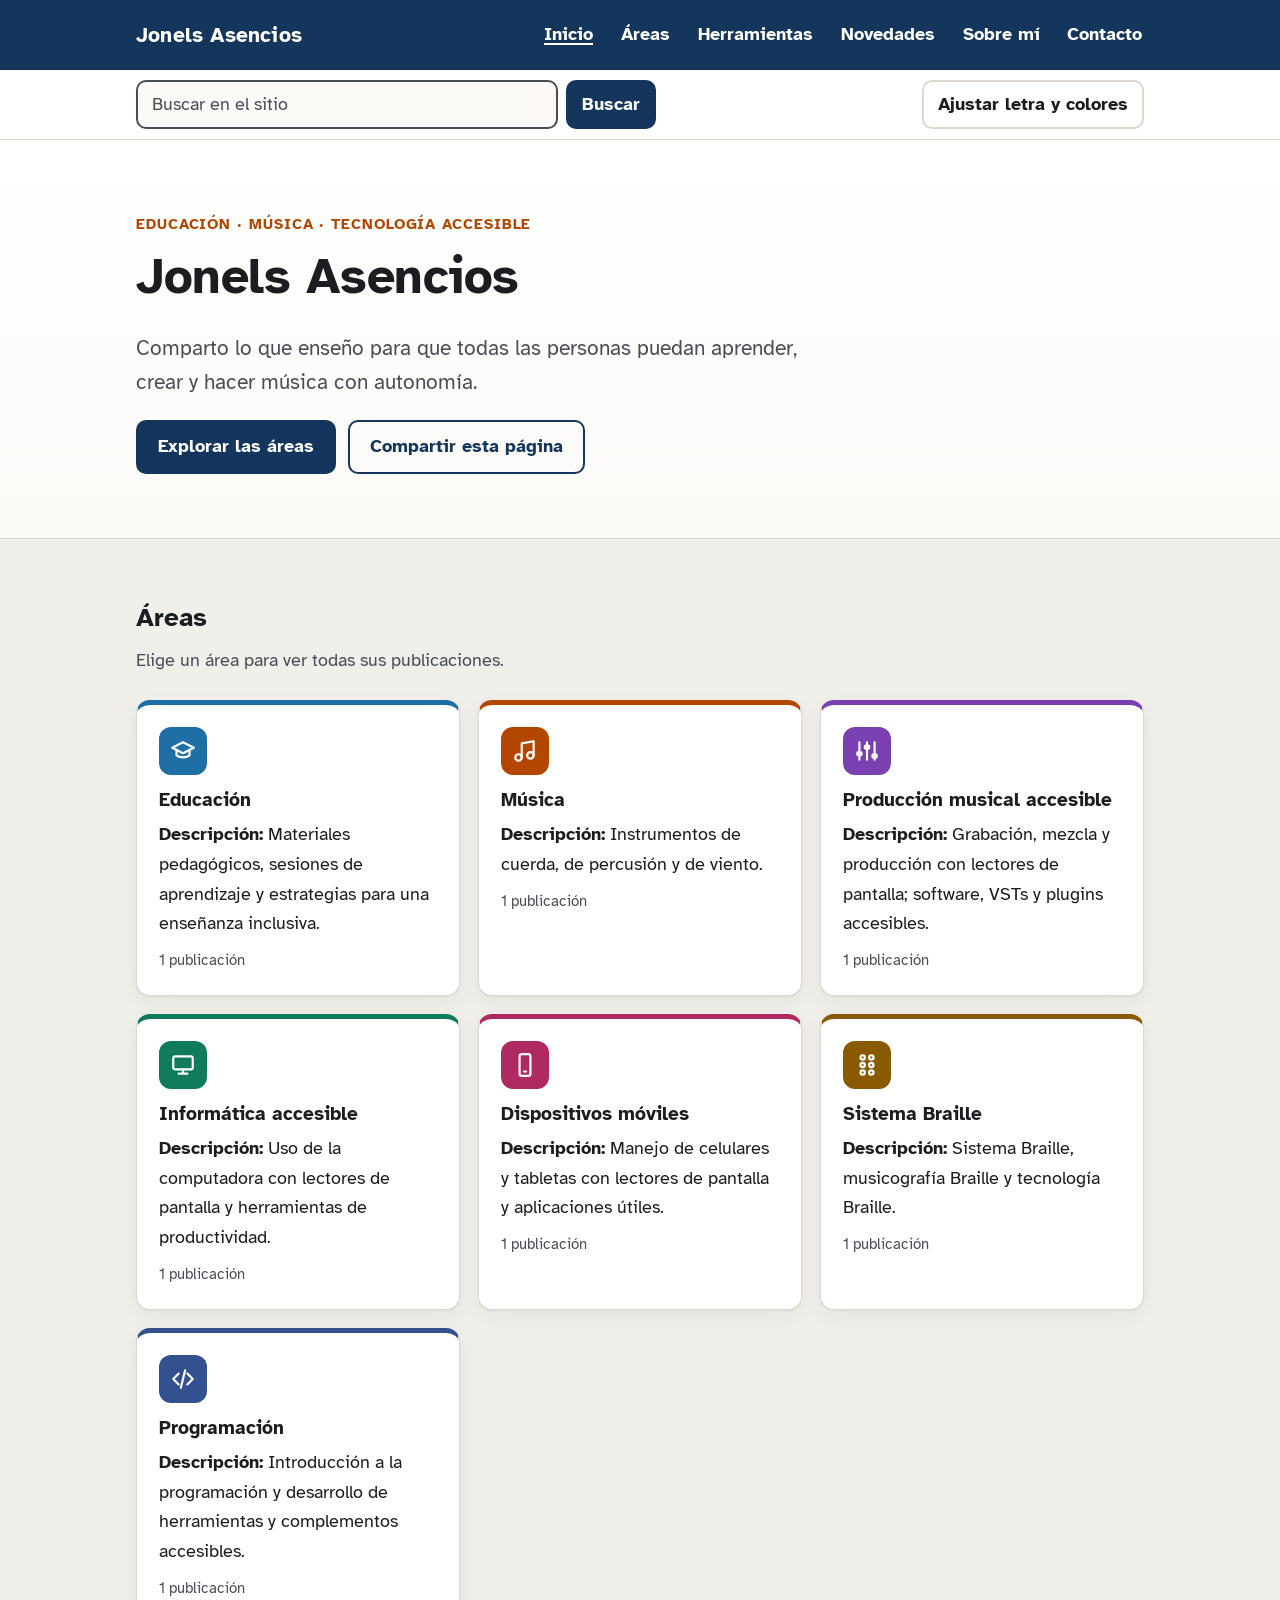
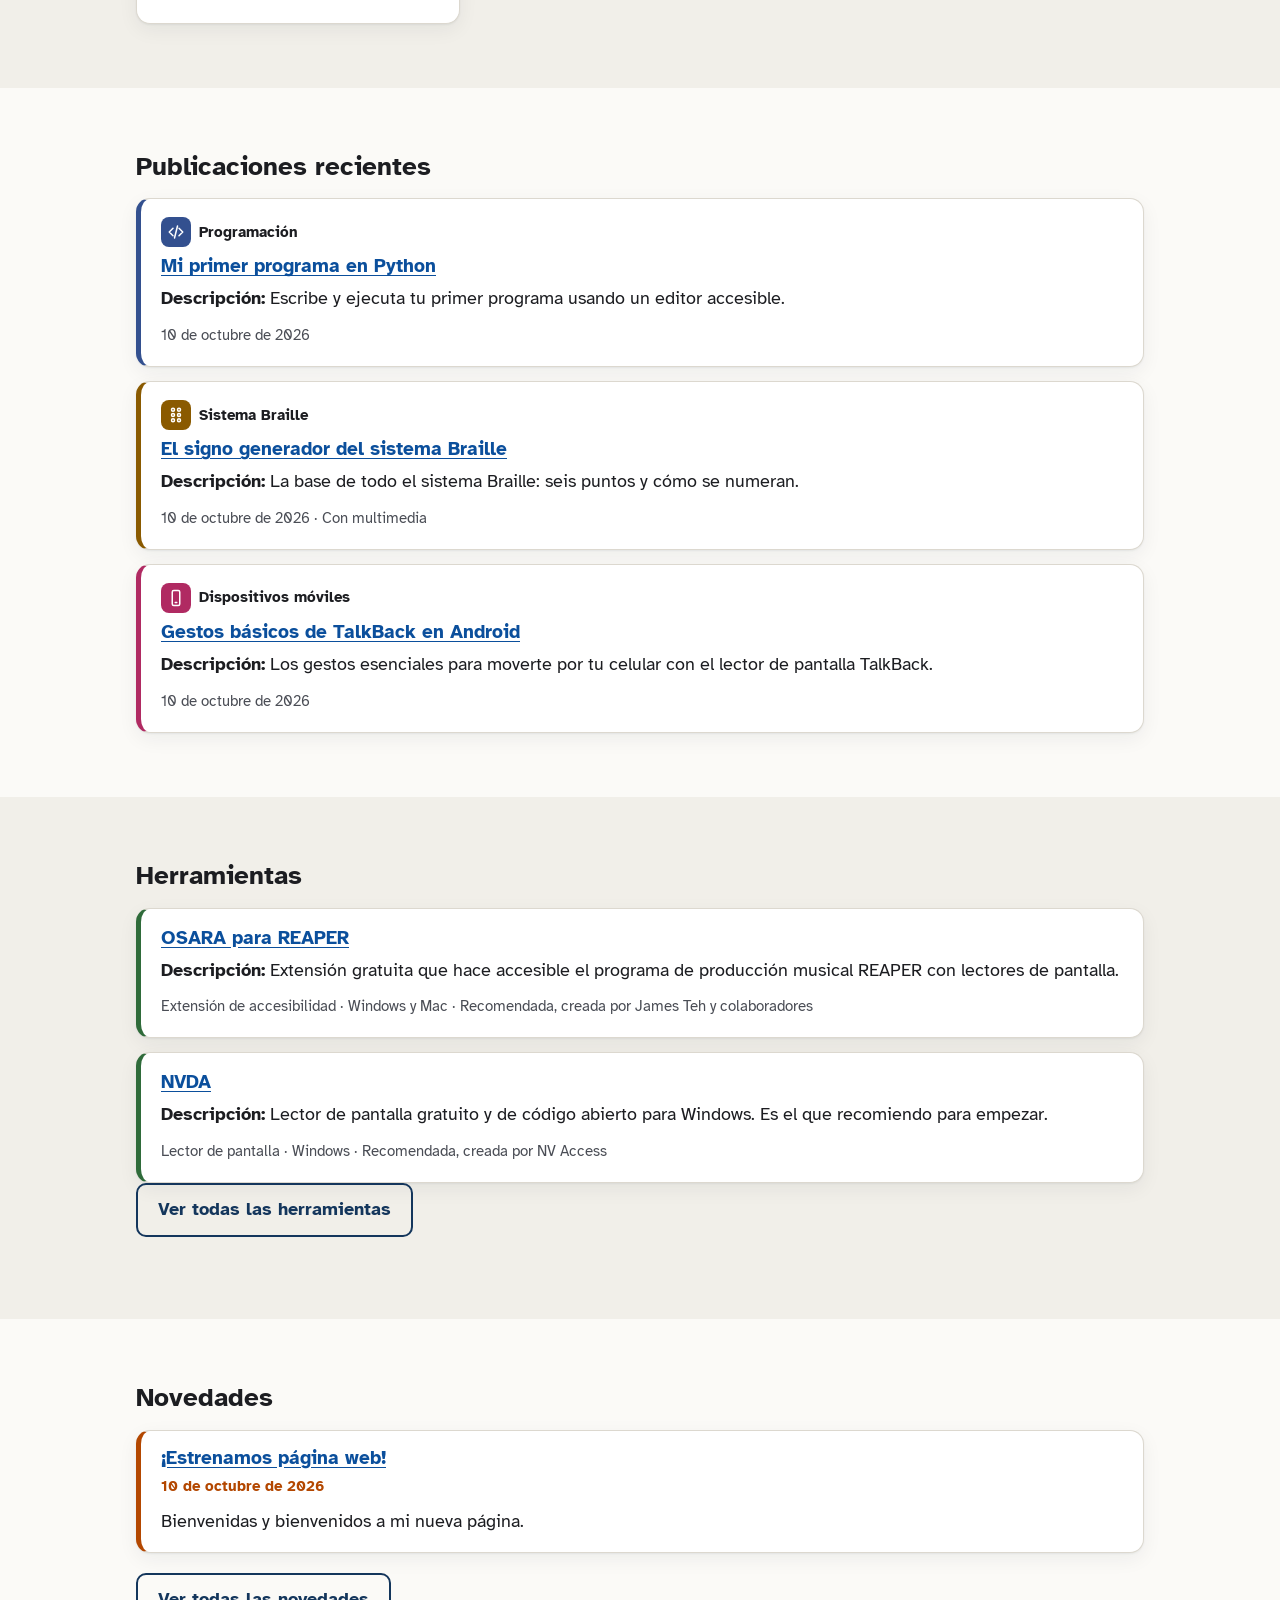
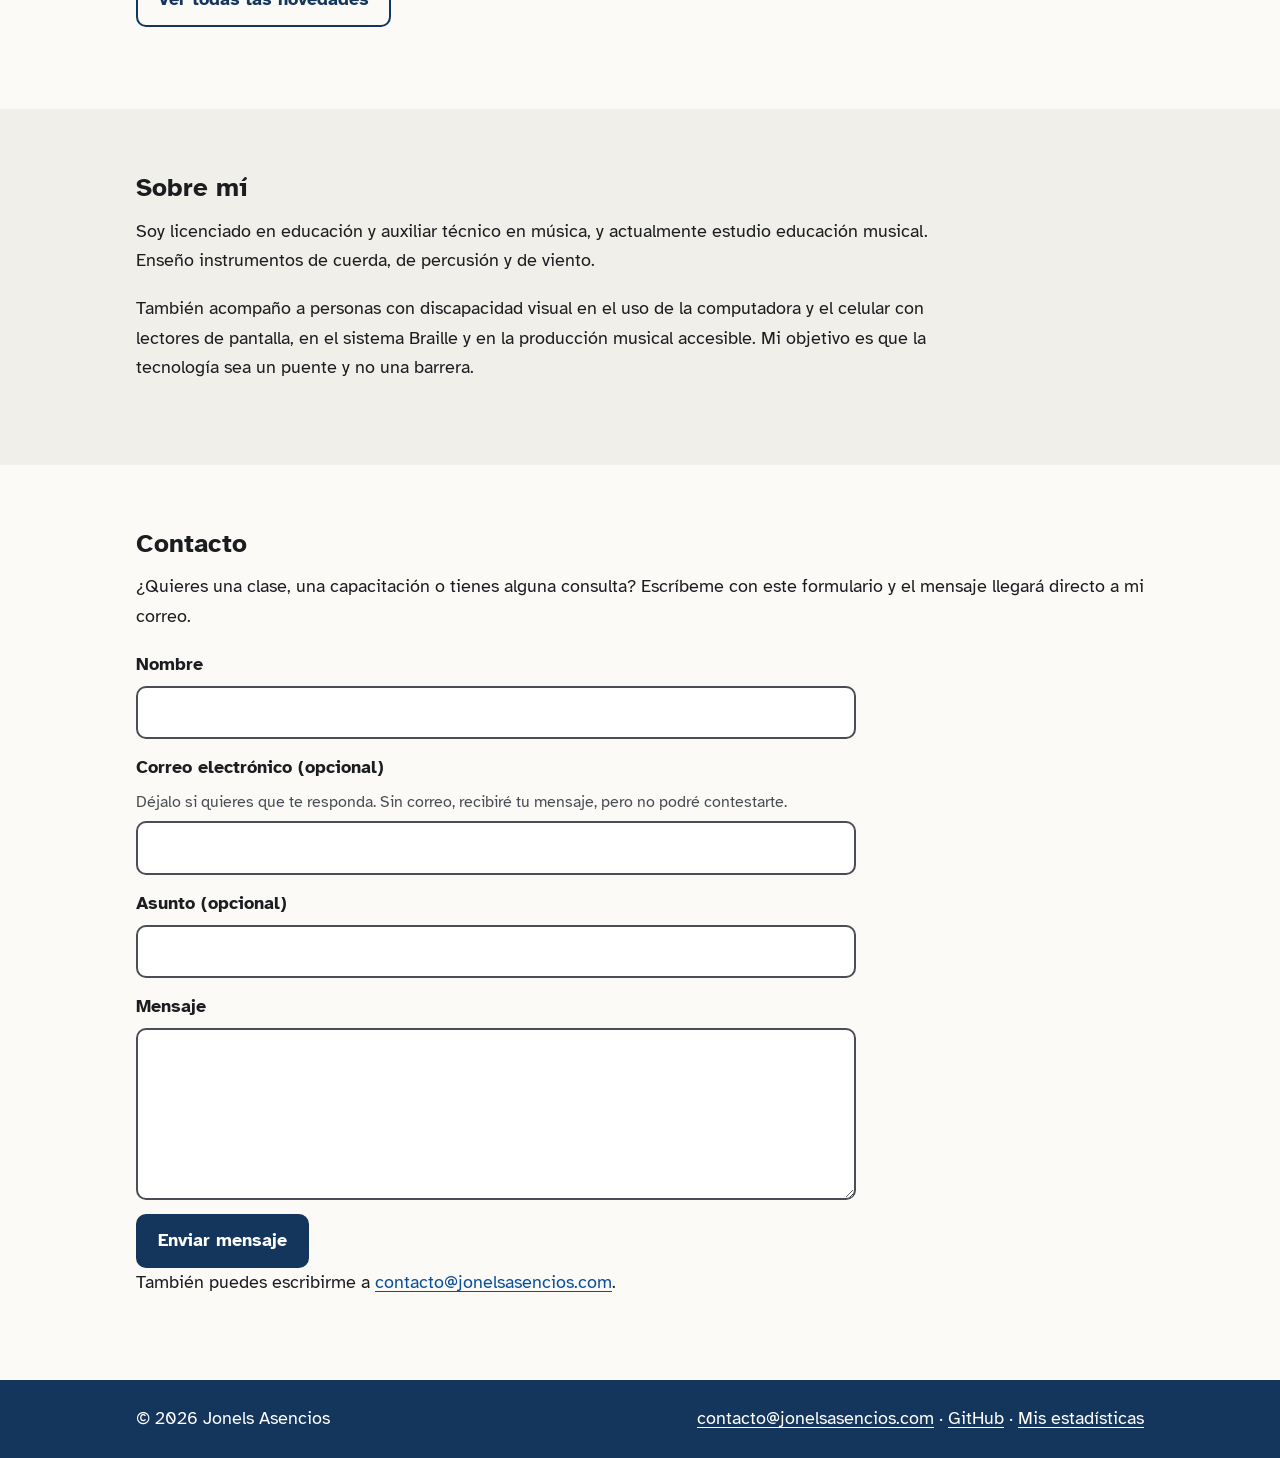
==== index.html @ 914b94a1 "Página de Jonels Asencios Co-Authored-By: Claude Opus 5.5 <noreply@anthropic.com> Claude-Session: ht" ====
<!DOCTYPE html>
<html lang="es">
<head>
  <meta charset="UTF-8">
  <meta name="viewport" content="width=device-width, initial-scale=1">
  <meta name="theme-color" content="#14365c">
  <link rel="preconnect" href="https://fonts.googleapis.com">
  <link rel="preconnect" href="https://fonts.gstatic.com" crossorigin>
  <link rel="stylesheet" href="https://fonts.googleapis.com/css2?family=Atkinson+Hyperlegible:wght@400;700&display=swap">
  <link rel="stylesheet" href="estilos.css?v=202610102206">
  <title>Jonels Asencios | Educación, música y tecnología accesible</title>
  <meta name="description" content="Jonels Asencios: licenciado en educación, auxiliar técnico en música y guitarrista. Publicaciones sobre música, producción musical accesible, informática accesible, celulares, Braille y programación.">
  <meta name="author" content="Jonels Asencios">
</head>
<body data-pagina="inicio">
  <div id="cabecera"></div>

  <main id="contenido" tabindex="-1">
    <section class="portada" aria-labelledby="titulo-inicio">
      <div class="contenedor">
        <p class="antetitulo">Educación · Música · Tecnología accesible</p>
        <h1 id="titulo-inicio">Jonels Asencios</h1>
        <p class="lema">Comparto lo que enseño para que todas las personas puedan aprender, crear y hacer música con autonomía.</p>
        <div class="acciones">
          <a class="boton" href="#areas">Explorar las áreas</a>
          <div id="compartir-inicio"></div>
        </div>
      </div>
    </section>

    <section id="areas" class="franja franja-suave" aria-labelledby="titulo-areas">
      <div class="contenedor">
        <h2 id="titulo-areas">Áreas</h2>
        <p class="subtitulo-seccion">Elige un área para ver todas sus publicaciones.</p>
        <ul id="lista-areas" class="tarjetas"></ul>
      </div>
    </section>

    <section id="publicaciones" class="franja" aria-labelledby="titulo-publicaciones">
      <div class="contenedor">
        <h2 id="titulo-publicaciones">Publicaciones recientes</h2>
        <div id="recientes"></div>
      </div>
    </section>

    <section id="herramientas" class="franja franja-suave" aria-labelledby="titulo-herramientas">
      <div class="contenedor">
        <h2 id="titulo-herramientas">Herramientas</h2>
        <div id="ultimas-herramientas"></div>
      </div>
    </section>

    <section id="novedades" class="franja" aria-labelledby="titulo-novedades">
      <div class="contenedor">
        <h2 id="titulo-novedades">Novedades</h2>
        <div id="ultimas-novedades"></div>
      </div>
    </section>

    <section id="sobre-mi" class="franja franja-suave" aria-labelledby="titulo-sobre-mi">
      <div class="contenedor sobre-mi">
        <h2 id="titulo-sobre-mi">Sobre mí</h2>
        <p>Soy licenciado en educación y auxiliar técnico en música, y actualmente estudio educación musical. Enseño instrumentos de cuerda, de percusión y de viento.</p>
        <p>También acompaño a personas con discapacidad visual en el uso de la computadora y el celular con lectores de pantalla, en el sistema Braille y en la producción musical accesible. Mi objetivo es que la tecnología sea un puente y no una barrera.</p>
      </div>
    </section>

    <section id="contacto" class="franja" aria-labelledby="titulo-contacto">
      <div class="contenedor">
        <h2 id="titulo-contacto">Contacto</h2>
        <p>¿Quieres una clase, una capacitación o tienes alguna consulta? Escríbeme con este formulario y el mensaje llegará directo a mi correo.</p>
        <div id="formulario-contacto"></div>
        <p>También puedes escribirme a <a href="mailto:contacto@jonelsasencios.com">contacto@jonelsasencios.com</a>.</p>
      </div>
    </section>
  </main>

  <div id="pie"></div>
  <noscript><p class="contenedor">Para ver las áreas y publicaciones, activa JavaScript en tu navegador.</p></noscript>
  <script src="configuracion.js?v=202610102206"></script>
  <script src="publicaciones.js?v=202610102206"></script>
  <script src="herramientas.js?v=202610102206"></script>
  <script src="novedades.js?v=202610102206"></script>
  <script src="comentarios.js?v=202610102206"></script>
  <script src="sitio.js?v=202610102206"></script>
</body>
</html>
---- estilos.css ----
/* ===== Colores ===== */
:root {
  --fondo: #fbfaf7;
  --superficie: #ffffff;
  --fondo-suave: #f1efe9;
  --texto: #1c1d21;
  --texto-suave: #4a4d55;
  --primario: #14365c;
  --primario-texto: #ffffff;
  --acento: #b34700;
  --enlace: #0b4f9c;
  --borde: #dcd8cf;
  --foco: #ffbf00;
  --sombra: 0 1px 2px rgba(20, 30, 50, .06), 0 6px 20px rgba(20, 30, 50, .06);
  --radio: 14px;
  --tamano-base: 100%;

  /* Un color por área */
  --c-educacion: #1d6fa5;
  --c-musica: #b34700;
  --c-produccion-musical: #7a3fb0;
  --c-informatica-accesible: #0f7a5c;
  --c-dispositivos-moviles: #b02a62;
  --c-braille: #8a5a00;
  --c-programacion: #33508f;
  --c-herramientas: #2f6b3a;
}

@media (prefers-color-scheme: dark) {
  :root:not(.alto-contraste) {
    --fondo: #121417;
    --superficie: #1a1d22;
    --fondo-suave: #1f232a;
    --texto: #eeeeee;
    --texto-suave: #b8bcc4;
    --primario: #9cc4f2;
    --primario-texto: #0b1a2b;
    --acento: #ffb27a;
    --enlace: #9cc4f2;
    --borde: #343a44;
    --sombra: none;
  }
}

:root.alto-contraste {
  --fondo: #000; --superficie: #000; --fondo-suave: #000;
  --texto: #fff; --texto-suave: #fff;
  --primario: #ff0; --primario-texto: #000;
  --acento: #ff0; --enlace: #0ff; --borde: #fff; --foco: #f0f; --sombra: none;
  --c-educacion: #ff0; --c-musica: #ff0; --c-produccion-musical: #ff0;
  --c-informatica-accesible: #ff0; --c-dispositivos-moviles: #ff0;
  --c-braille: #ff0; --c-programacion: #ff0; --c-herramientas: #ff0;
}

/* Color del área según la clase */
.area-educacion { --area: var(--c-educacion); }
.area-musica { --area: var(--c-musica); }
.area-produccion-musical { --area: var(--c-produccion-musical); }
.area-informatica-accesible { --area: var(--c-informatica-accesible); }
.area-dispositivos-moviles { --area: var(--c-dispositivos-moviles); }
.area-braille { --area: var(--c-braille); }
.area-programacion { --area: var(--c-programacion); }
.area-herramientas { --area: var(--c-herramientas); }

/* ===== Base ===== */
* { box-sizing: border-box; }
[hidden] { display: none !important; }
html { font-size: var(--tamano-base); scroll-behavior: smooth; }
body {
  margin: 0;
  background: var(--fondo);
  color: var(--texto);
  font-family: "Atkinson Hyperlegible", "Segoe UI", Verdana, Arial, sans-serif;
  font-size: 1.125rem;
  line-height: 1.65;
}
h1, h2, h3 { line-height: 1.2; margin: 0 0 .5em; }
h1 { font-size: clamp(2rem, 6vw, 3.1rem); letter-spacing: -.01em; }
h2 { font-size: 1.6rem; }
h3 { font-size: 1.2rem; }
p { margin: 0 0 1em; }
a { color: var(--enlace); text-underline-offset: 3px; }
a:hover { text-decoration-thickness: 3px; }
img, video { max-width: 100%; height: auto; display: block; }
:focus-visible { outline: 4px solid var(--foco); outline-offset: 3px; border-radius: 4px; }

.contenedor { width: 100%; max-width: 1040px; margin: 0 auto; padding: 0 16px; }
.solo-lector {
  position: absolute; width: 1px; height: 1px; overflow: hidden;
  clip: rect(0 0 0 0); white-space: nowrap;
}
.saltar {
  position: absolute; left: 16px; top: -100px; z-index: 100;
  background: var(--foco); color: #000; padding: 12px 18px; font-weight: bold;
}
.saltar:focus { top: 12px; }

button, select, input { font: inherit; }
button, select {
  min-height: 44px; padding: 8px 14px; cursor: pointer;
  background: var(--superficie); color: var(--texto);
  border: 2px solid var(--borde); border-radius: 10px; font-weight: 700;
}
button:hover, select:hover { border-color: var(--texto-suave); }
button[aria-pressed="true"] { background: var(--primario); color: var(--primario-texto); border-color: var(--primario); }

/* ===== Cabecera ===== */
.cabecera { background: var(--primario); color: var(--primario-texto); }
.cabecera-fila {
  display: flex; align-items: center; justify-content: space-between;
  flex-wrap: wrap; gap: 8px; padding-top: 12px; padding-bottom: 12px;
}
.logo { margin: 0; font-size: 1.3rem; font-weight: 700; letter-spacing: .01em; }
.logo a, .menu a { color: var(--primario-texto); text-decoration: none; }
.logo a:hover, .menu a:hover, .menu a[aria-current="page"] { text-decoration: underline; text-decoration-thickness: 2px; }
.menu { list-style: none; margin: 0; padding: 0; display: flex; flex-wrap: wrap; gap: 4px 24px; }
.menu a { display: inline-block; padding: 8px 2px; font-weight: 700; }
.boton-menu { display: none; background: transparent; color: var(--primario-texto); border-color: var(--primario-texto); }

.barra { background: var(--superficie); border-bottom: 1px solid var(--borde); color: var(--texto); }
.barra-fila { display: flex; flex-wrap: wrap; gap: 10px; align-items: center; justify-content: space-between; padding-top: 10px; padding-bottom: 10px; }
.buscador { display: flex; gap: 8px; flex: 1 1 320px; max-width: 520px; }
.buscador input {
  flex: 1; min-width: 0; min-height: 44px; padding: 8px 14px;
  border: 2px solid var(--texto-suave); border-radius: 10px;
  background: var(--fondo); color: var(--texto);
}
.buscador input::placeholder { color: var(--texto-suave); opacity: 1; }
.buscador button { background: var(--primario); color: var(--primario-texto); border-color: var(--primario); }
.panel-opciones { display: flex; flex-wrap: wrap; gap: 10px; padding-top: 4px; padding-bottom: 12px; color: var(--texto); }
.panel-opciones[hidden] { display: none; }
.grupo-opciones { display: flex; gap: 6px; }

/* ===== Portada ===== */
main section.franja { padding: 64px 0; }
main:focus { outline: none; }
section[id] { scroll-margin-top: 16px; }
.franja-suave { background: var(--fondo-suave); }
.portada { padding: 72px 0 64px; background: linear-gradient(180deg, var(--superficie), var(--fondo)); border-bottom: 1px solid var(--borde); }
.antetitulo { color: var(--acento); font-weight: 700; letter-spacing: .06em; text-transform: uppercase; font-size: .95rem; margin-bottom: .6em; }
.lema { font-size: 1.3rem; max-width: 34em; color: var(--texto-suave); }
.subtitulo-seccion { color: var(--texto-suave); max-width: 40em; }
.boton {
  display: inline-block; min-height: 44px; padding: 10px 20px; border-radius: 10px;
  background: var(--primario); color: var(--primario-texto); border: 2px solid var(--primario);
  font-weight: 700; text-decoration: none;
}
.boton:hover { text-decoration: underline; }
.boton-secundario { background: transparent; color: var(--primario); }
.sobre-mi p { max-width: 44em; }
.correo { font-size: 1.3rem; font-weight: 700; }

/* ===== Íconos y chips ===== */
.icono {
  display: inline-flex; align-items: center; justify-content: center; flex: none;
  width: 48px; height: 48px; border-radius: 12px; background: var(--area, var(--primario));
}
.icono svg { width: 26px; height: 26px; fill: none; stroke: #fff; stroke-width: 2; stroke-linecap: round; stroke-linejoin: round; }
.alto-contraste .icono svg { stroke: #000; }
.chip {
  display: inline-flex; align-items: center; gap: 8px; margin: 0 0 8px;
  font-weight: 700; font-size: .95rem; color: var(--texto);
}
.chip .icono { width: 30px; height: 30px; border-radius: 8px; }
.chip .icono svg { width: 18px; height: 18px; }

/* ===== Tarjetas de áreas ===== */
.tarjetas {
  list-style: none; margin: 24px 0 0; padding: 0;
  display: grid; grid-template-columns: repeat(auto-fill, minmax(280px, 1fr)); gap: 18px;
}
.tarjeta {
  position: relative; background: var(--superficie); border: 1px solid var(--borde);
  border-top: 5px solid var(--area); border-radius: var(--radio); padding: 22px; box-shadow: var(--sombra);
  transition: transform .15s ease, box-shadow .15s ease;
}
.tarjeta:hover { transform: translateY(-2px); }
.tarjeta h3 { margin: 14px 0 8px; }
.enlace-tarjeta { color: var(--texto); text-decoration: none; }
.enlace-tarjeta::after { content: ""; position: absolute; inset: 0; border-radius: var(--radio); }
.enlace-tarjeta:hover { text-decoration: underline; }
.enlace-tarjeta:focus-visible { outline: none; }
.tarjeta:focus-within { outline: 4px solid var(--foco); outline-offset: 3px; }
.descripcion { margin-bottom: .5em; }
.descripcion strong { color: var(--texto); }
.meta { color: var(--texto-suave); font-size: .95rem; margin: 0; }
.vistas::before { content: " · "; }

/* ===== Listas de publicaciones ===== */
.lista-publicaciones { list-style: none; margin: 16px 0 0; padding: 0; display: grid; gap: 14px; }
.item-publicacion {
  background: var(--superficie); border: 1px solid var(--borde); border-left: 5px solid var(--area, var(--primario));
  border-radius: var(--radio); padding: 18px 20px; box-shadow: var(--sombra);
}
.item-publicacion h3 { margin: 0 0 6px; }

/* ===== Páginas interiores ===== */
.seccion-interior { padding-top: 28px; padding-bottom: 64px; }
.seccion-interior > section, .seccion-interior > .opinion { margin-top: 40px; }
.migas ol { list-style: none; margin: 0 0 24px; padding: 0; display: flex; flex-wrap: wrap; color: var(--texto-suave); }
.migas li + li::before { content: "›"; margin: 0 8px; }
.encabezado-area { display: flex; align-items: center; gap: 16px; margin-bottom: 8px; }
.encabezado-area h1 { margin: 0; }
.encabezado-area .icono { width: 60px; height: 60px; border-radius: 16px; }
.encabezado-area .icono svg { width: 32px; height: 32px; }
.bloque-descripcion {
  background: var(--superficie); border: 1px solid var(--borde); border-left: 5px solid var(--area, var(--acento));
  border-radius: var(--radio); padding: 18px 22px; margin: 24px 0;
}
.bloque-descripcion h2 { font-size: 1.15rem; text-transform: uppercase; letter-spacing: .06em; color: var(--texto-suave); margin-bottom: .4em; }
.bloque-descripcion p { margin: 0; font-size: 1.15rem; }

.articulo, .seccion-interior > section, .opinion, .etiquetas { max-width: 46em; }
.cuerpo h2 { font-size: 1.4rem; margin-top: 1.5em; }
.cuerpo pre { background: var(--fondo-suave); border: 1px solid var(--borde); border-radius: 10px; padding: 14px; overflow-x: auto; }
.lectura { display: flex; flex-wrap: wrap; gap: 10px; margin: 18px 0; }
.lectura .boton { cursor: pointer; }
.nota { color: var(--texto-suave); }

/* ===== Multimedia ===== */
.medio {
  margin: 0 0 24px; background: var(--superficie); border: 1px solid var(--borde);
  border-radius: var(--radio); padding: 18px; box-shadow: var(--sombra);
}
.medio img { border-radius: 10px; margin: 0 auto; background: #fff; }
.medio figcaption { margin-top: 10px; }
.titulo-medio { margin-bottom: .3em; font-size: 1.1rem; }
.desc-medio { color: var(--texto-suave); }
.medio video { width: 100%; border-radius: 10px; background: #000; margin-bottom: 12px; }
.reproductor { display: grid; gap: 10px; }
.fila-controles { display: flex; flex-wrap: wrap; gap: 8px; align-items: center; }
.b-principal { background: var(--primario); color: var(--primario-texto); border-color: var(--primario); min-width: 120px; }
.tiempo { font-variant-numeric: tabular-nums; font-weight: 700; margin-left: 4px; }
.control-rango { display: flex; align-items: center; gap: 10px; font-weight: 700; flex-wrap: wrap; }
.control-rango input[type="range"] { flex: 1; min-width: 140px; height: 44px; accent-color: var(--acento); }
.atajos summary { cursor: pointer; font-weight: 700; color: var(--enlace); padding: 6px 0; }
.atajos p { margin: 6px 0 0; color: var(--texto-suave); font-size: 1rem; }

/* ===== Opinión ===== */
.botones-voto { display: flex; flex-wrap: wrap; gap: 10px; }
.botones-voto button { padding: 10px 20px; }
.etiquetas { margin-top: 32px; }

/* ===== Pie ===== */
.pie { background: var(--primario); color: var(--primario-texto); padding: 24px 0; }
.pie a { color: var(--primario-texto); }
.pie-fila { display: flex; flex-wrap: wrap; justify-content: space-between; gap: 8px; }
.pie p { margin: 0; }

/* ===== Celular ===== */
@media (max-width: 700px) {
  .boton-menu { display: inline-block; }
  nav { width: 100%; }
  .menu { display: none; flex-direction: column; width: 100%; padding-bottom: 6px; }
  .menu.abierto { display: flex; }
  .menu a { width: 100%; padding: 10px 2px; }
  .buscador { max-width: none; flex: 1 1 100%; min-width: 0; }
  .barra-fila { justify-content: flex-start; }
  .portada { padding: 48px 0 40px; }
  main section.franja { padding: 44px 0; }
  .tarjetas { grid-template-columns: 1fr; }
}

@media (prefers-reduced-motion: reduce) {
  html { scroll-behavior: auto; }
  * { transition: none !important; animation: none !important; }
}

/* ===== Lectura en voz alta ===== */
.posicion-lectura { align-self: center; color: var(--texto-suave); font-weight: 700; }
.error-medio { border-left: 5px solid var(--acento); padding: 8px 12px; background: var(--fondo-suave); border-radius: 8px; }

/* ===== Formularios ===== */
.formulario { display: grid; gap: 14px; max-width: 40em; margin-top: 16px; }
.campo { display: grid; gap: 6px; }
.campo label { font-weight: 700; }
.campo input, .campo textarea {
  font: inherit; width: 100%; min-height: 44px; padding: 10px 14px;
  border: 2px solid var(--texto-suave); border-radius: 10px;
  background: var(--superficie); color: var(--texto);
}
.campo textarea { resize: vertical; }
.campo [aria-invalid="true"] { border-color: #b3261e; }
.error-campo { margin: 0; color: #b3261e; font-weight: 700; }
.alto-contraste .error-campo { color: #ff0; }
.formulario .boton { justify-self: start; cursor: pointer; }
.estado-form { margin: 0; font-weight: 700; }
.estado-form:empty { display: none; }
.lista-comentarios { list-style: none; margin: 0 0 20px; padding: 0; display: grid; gap: 12px; }
.comentario { background: var(--superficie); border: 1px solid var(--borde); border-radius: var(--radio); padding: 14px 18px; }
.comentario .autor { margin-bottom: 4px; color: var(--texto-suave); }
.formulario h3 { margin: 8px 0 0; }

.velocidad-lectura { display: flex; align-items: center; gap: 8px; font-weight: 700; }

/* ===== Ajustar letra y colores ===== */
.ayuda-opciones { flex-basis: 100%; margin: 0; color: var(--texto-suave); }
.grupo-opciones { flex-wrap: wrap; }

/* ===== Compartir ===== */
.acciones { display: flex; flex-wrap: wrap; gap: 12px; align-items: flex-start; }
.compartir { margin: 0 0 16px; }
.acciones .compartir { margin: 0; }
.b-compartir { cursor: pointer; background: transparent; }
.dialogo-compartir {
  width: min(560px, calc(100vw - 32px)); max-height: calc(100vh - 32px); overflow: auto;
  padding: 24px; border: 2px solid var(--borde); border-radius: var(--radio);
  background: var(--superficie); color: var(--texto); box-shadow: 0 20px 60px rgba(0,0,0,.3);
}
.dialogo-compartir::backdrop { background: rgba(10, 20, 35, .6); }
.dialogo-compartir h2 { margin-bottom: .2em; }
.que-compartes { color: var(--texto-suave); }
.opciones-compartir { display: grid; grid-template-columns: repeat(auto-fill, minmax(180px, 1fr)); gap: 10px; margin: 16px 0; }
.opciones-compartir .red, .opciones-compartir button {
  display: flex; align-items: center; justify-content: center; min-height: 48px; padding: 8px 14px;
  border: 2px solid var(--borde); border-radius: 10px; font-weight: 700; text-decoration: none;
  color: var(--enlace); background: var(--fondo); text-align: center;
}
.opciones-compartir .red:hover { border-color: var(--enlace); text-decoration: underline; }
.opciones-compartir .b-copiar { background: var(--primario); color: var(--primario-texto); border-color: var(--primario); }
.estado-copia { font-weight: 700; }
.estado-copia:empty { display: none; }
.b-cerrar { cursor: pointer; }

/* Mientras se comparte, solo existe la ventana de compartir */
body.compartiendo { background: var(--fondo); }
body.compartiendo .dialogo-compartir { position: static; margin: 16px auto; box-shadow: none; }

/* ===== Novedades ===== */
.lista-novedades { list-style: none; margin: 16px 0 20px; padding: 0; display: grid; gap: 14px; }
.novedad {
  background: var(--superficie); border: 1px solid var(--borde); border-left: 5px solid var(--acento);
  border-radius: var(--radio); padding: 16px 20px; box-shadow: var(--sombra);
}
.novedad .meta { margin: 0 0 8px; font-weight: 700; color: var(--acento); }
.novedad h2, .novedad h3 { margin: 0 0 4px; }
.novedad p:last-child { margin-bottom: 0; }
.lista-novedades.completa { max-width: 46em; }
.lista-novedades.completa .novedad h2 { font-size: 1.4rem; }
.novedad:focus { outline: 4px solid var(--foco); outline-offset: 3px; }

.ayuda-campo { margin: 0; color: var(--texto-suave); font-size: 1rem; }

/* ===== Herramientas ===== */
.estado-herramienta { font-weight: 700; color: var(--acento); }
.origen { font-weight: 700; margin-bottom: 16px; }
.bloque-descarga {
  background: var(--superficie); border: 1px solid var(--borde); border-left: 5px solid var(--area, var(--primario));
  border-radius: var(--radio); padding: 18px 22px; margin-top: 32px;
}
.bloque-descarga h2 { margin-top: 0; }
.boton-descarga { font-size: 1.1rem; padding: 12px 24px; }

/* ===== Mis estadísticas ===== */
.controles-estadisticas { display: flex; flex-wrap: wrap; gap: 10px; align-items: center; margin: 12px 0; }
.controles-estadisticas label { display: flex; align-items: center; gap: 8px; font-weight: 700; }
.lista-estadisticas { padding-left: 1.2em; }
.fila-estadistica { margin-bottom: 8px; }
.aviso-error { border-left: 5px solid #b3261e; background: var(--fondo-suave); padding: 10px 14px; border-radius: 8px; font-weight: 700; }
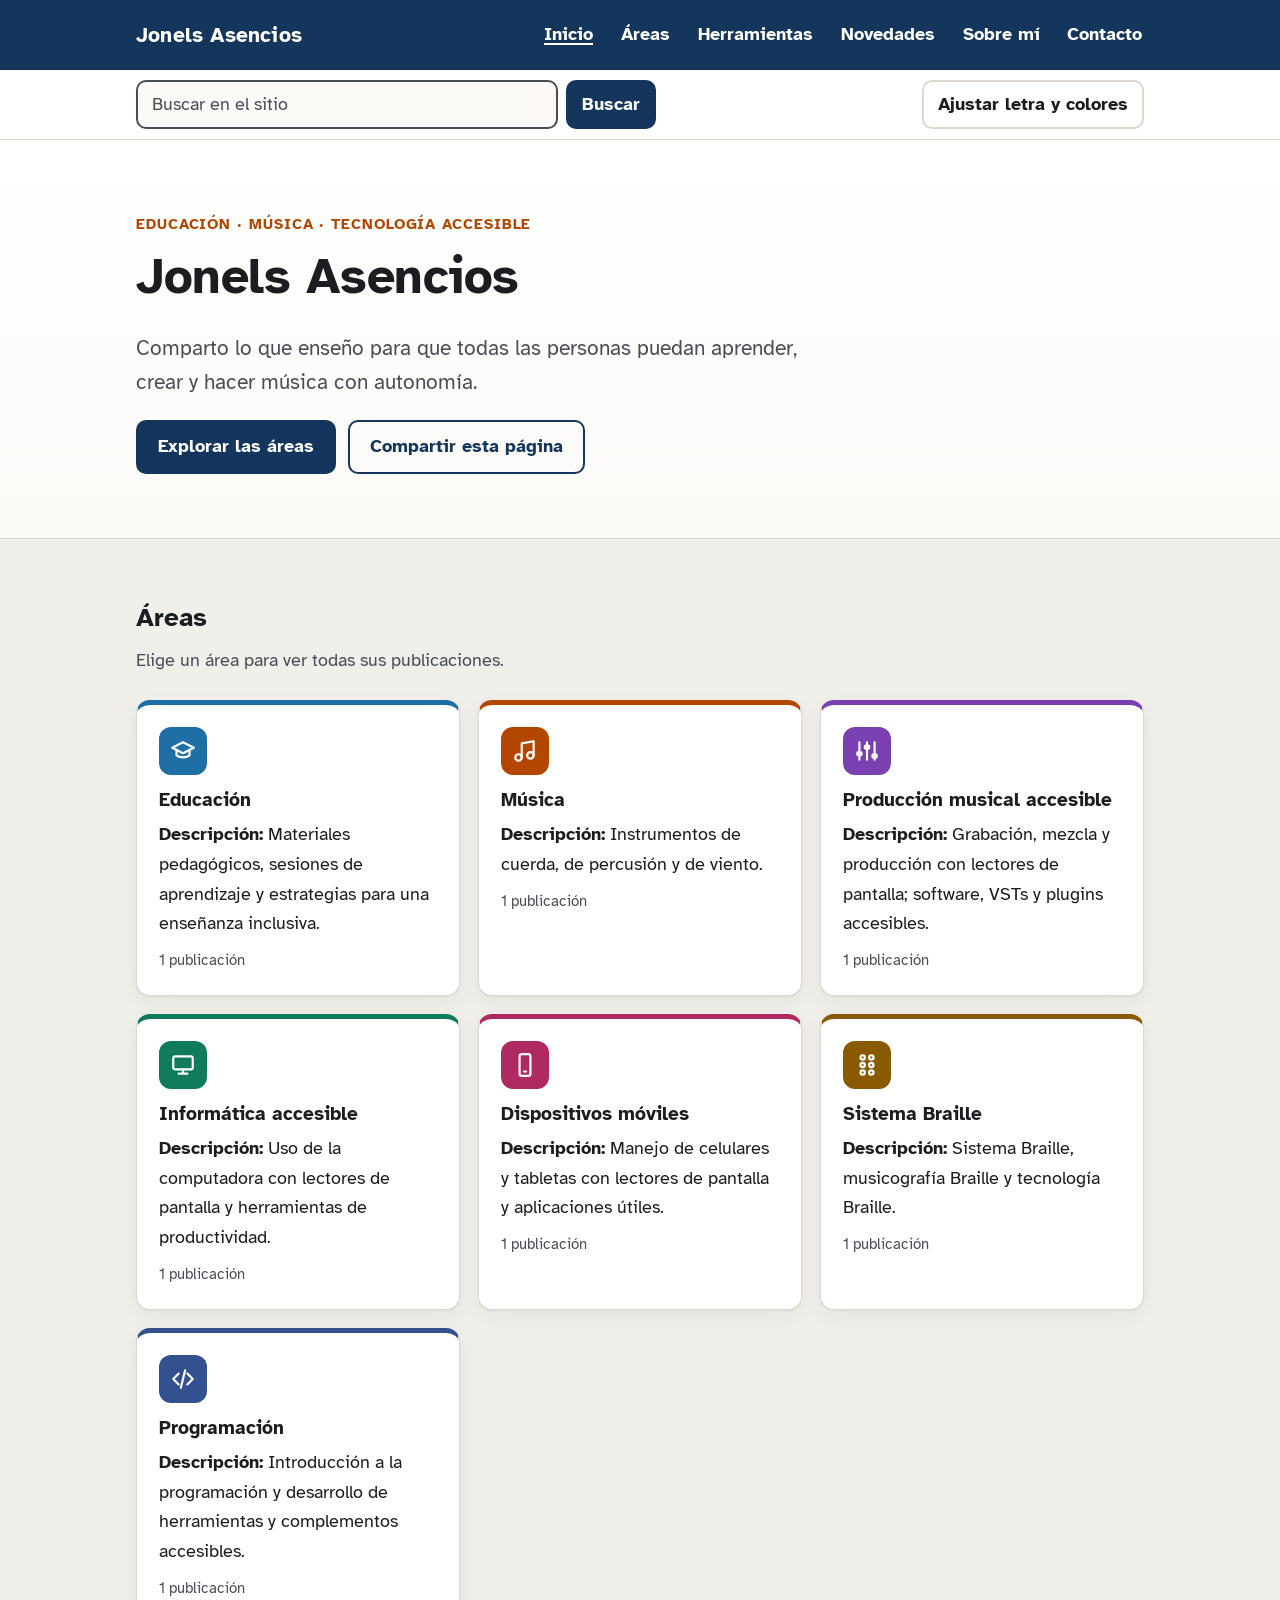
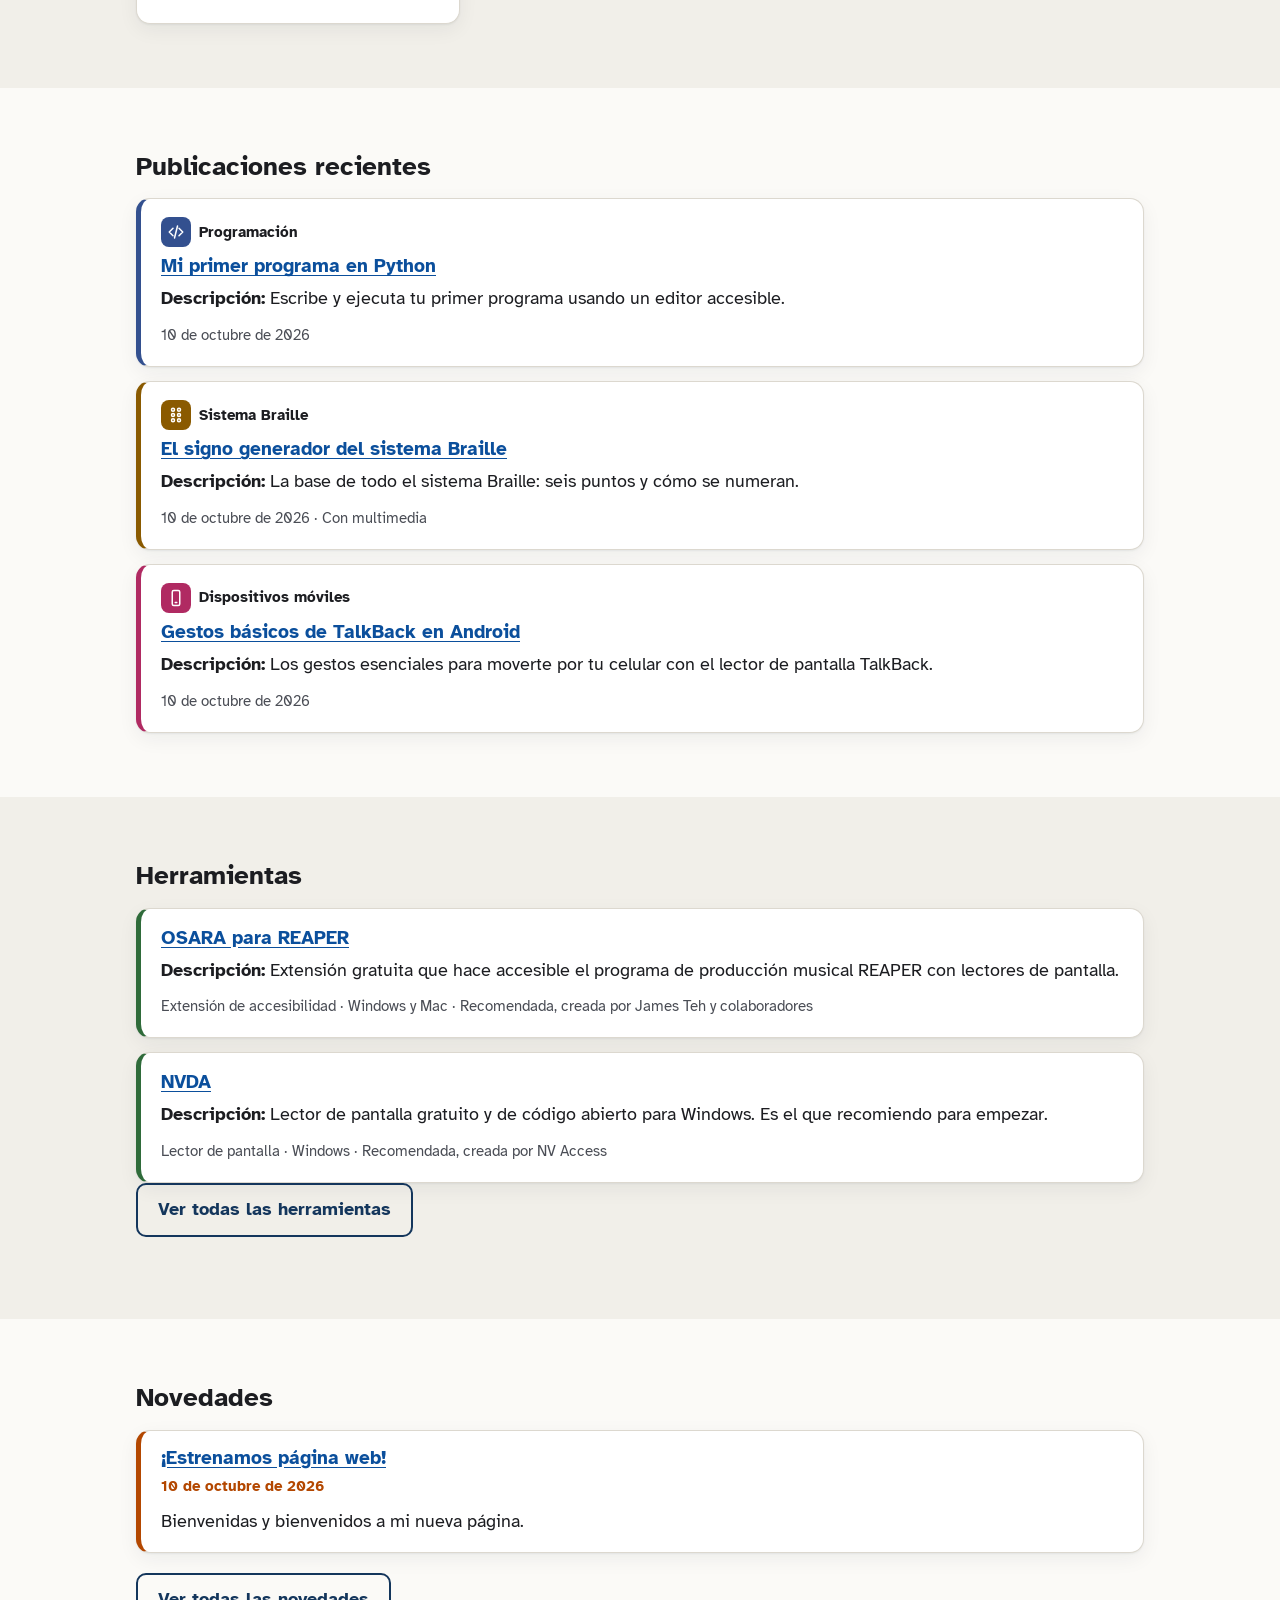
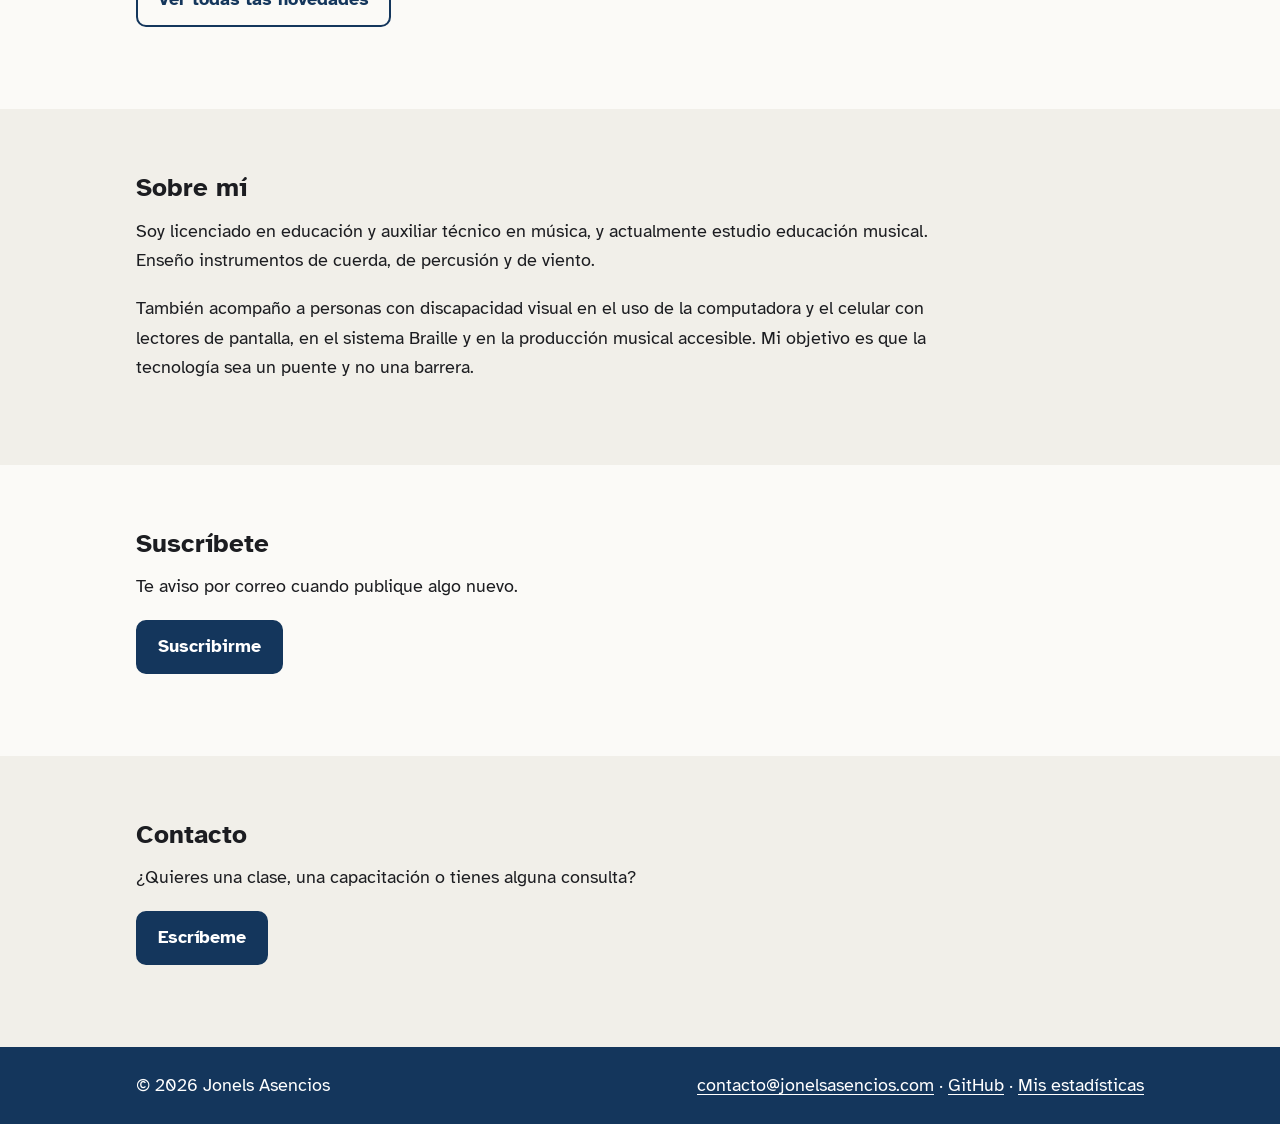
==== commit b98b3ad3: "Página web de Jonels Asencios Co-Authored-By: Claude Opus 5.5 <noreply@anthropic.com> Claude-Session" ====
--- a/index.html
+++ b/index.html
@@ -7,7 +7,7 @@
   <link rel="preconnect" href="https://fonts.googleapis.com">
   <link rel="preconnect" href="https://fonts.gstatic.com" crossorigin>
   <link rel="stylesheet" href="https://fonts.googleapis.com/css2?family=Atkinson+Hyperlegible:wght@400;700&display=swap">
-  <link rel="stylesheet" href="estilos.css?v=202610102206">
+  <link rel="stylesheet" href="estilos.css?v=202610210017">
   <title>Jonels Asencios | Educación, música y tecnología accesible</title>
   <meta name="description" content="Jonels Asencios: licenciado en educación, auxiliar técnico en música y guitarrista. Publicaciones sobre música, producción musical accesible, informática accesible, celulares, Braille y programación.">
   <meta name="author" content="Jonels Asencios">
@@ -65,23 +65,31 @@
       </div>
     </section>
 
-    <section id="contacto" class="franja" aria-labelledby="titulo-contacto">
+    <section id="suscribete" class="franja" aria-labelledby="titulo-suscribete">
+      <div class="contenedor">
+        <h2 id="titulo-suscribete">Suscríbete</h2>
+        <p>Te aviso por correo cuando publique algo nuevo.</p>
+        <p id="contador-suscriptores" class="contador-suscriptores" hidden></p>
+        <p><a class="boton" href="suscribete.html">Suscribirme</a></p>
+      </div>
+    </section>
+
+    <section id="contacto" class="franja franja-suave" aria-labelledby="titulo-contacto">
       <div class="contenedor">
         <h2 id="titulo-contacto">Contacto</h2>
-        <p>¿Quieres una clase, una capacitación o tienes alguna consulta? Escríbeme con este formulario y el mensaje llegará directo a mi correo.</p>
-        <div id="formulario-contacto"></div>
-        <p>También puedes escribirme a <a href="mailto:contacto@jonelsasencios.com">contacto@jonelsasencios.com</a>.</p>
+        <p>¿Quieres una clase, una capacitación o tienes alguna consulta?</p>
+        <p><a class="boton" href="contacto.html">Escríbeme</a></p>
       </div>
     </section>
   </main>
 
   <div id="pie"></div>
   <noscript><p class="contenedor">Para ver las áreas y publicaciones, activa JavaScript en tu navegador.</p></noscript>
-  <script src="configuracion.js?v=202610102206"></script>
-  <script src="publicaciones.js?v=202610102206"></script>
-  <script src="herramientas.js?v=202610102206"></script>
-  <script src="novedades.js?v=202610102206"></script>
-  <script src="comentarios.js?v=202610102206"></script>
-  <script src="sitio.js?v=202610102206"></script>
+  <script src="configuracion.js?v=202610210017"></script>
+  <script src="publicaciones.js?v=202610210017"></script>
+  <script src="herramientas.js?v=202610210017"></script>
+  <script src="novedades.js?v=202610210017"></script>
+  <script src="comentarios.js?v=202610210017"></script>
+  <script src="sitio.js?v=202610210017"></script>
 </body>
 </html>
--- a/estilos.css
+++ b/estilos.css
@@ -357,3 +357,20 @@
 .lista-estadisticas { padding-left: 1.2em; }
 .fila-estadistica { margin-bottom: 8px; }
 .aviso-error { border-left: 5px solid #b3261e; background: var(--fondo-suave); padding: 10px 14px; border-radius: 8px; font-weight: 700; }
+
+/* ===== Suscripción ===== */
+.grupo-casillas { border: 2px solid var(--borde); border-radius: 10px; padding: 12px 16px; margin: 0; }
+.grupo-casillas legend { font-weight: 700; padding: 0 6px; }
+.casilla { display: flex; align-items: flex-start; gap: 10px; padding: 6px 0; font-weight: 400; cursor: pointer; }
+.casilla input { width: 22px; height: 22px; margin-top: 3px; flex: none; accent-color: var(--primario); }
+.invitacion { margin-top: 24px; font-weight: 700; }
+.contador-suscriptores { font-size: 1.2rem; font-weight: 700; color: var(--acento); margin: 0 0 4px; }
+
+.lista-casillas { list-style: none; margin: 0; padding: 0; display: grid; gap: 4px; }
+.lista-casillas li, .aceptacion { display: flex; align-items: flex-start; gap: 12px; flex-wrap: wrap; }
+.casilla-input { width: 28px; height: 28px; margin: 6px 0 0; flex: none; accent-color: var(--primario); cursor: pointer; }
+.casilla-texto { flex: 1; min-height: 44px; padding: 6px 0; cursor: pointer; font-weight: 400; }
+.aceptacion .casilla-texto { font-weight: 700; }
+.aceptacion .error-campo { flex-basis: 100%; }
+.campo.aceptacion { display: flex; }
+.campo input.casilla-input { width: 28px; min-height: 0; height: 28px; padding: 0; border: none; flex: none; }
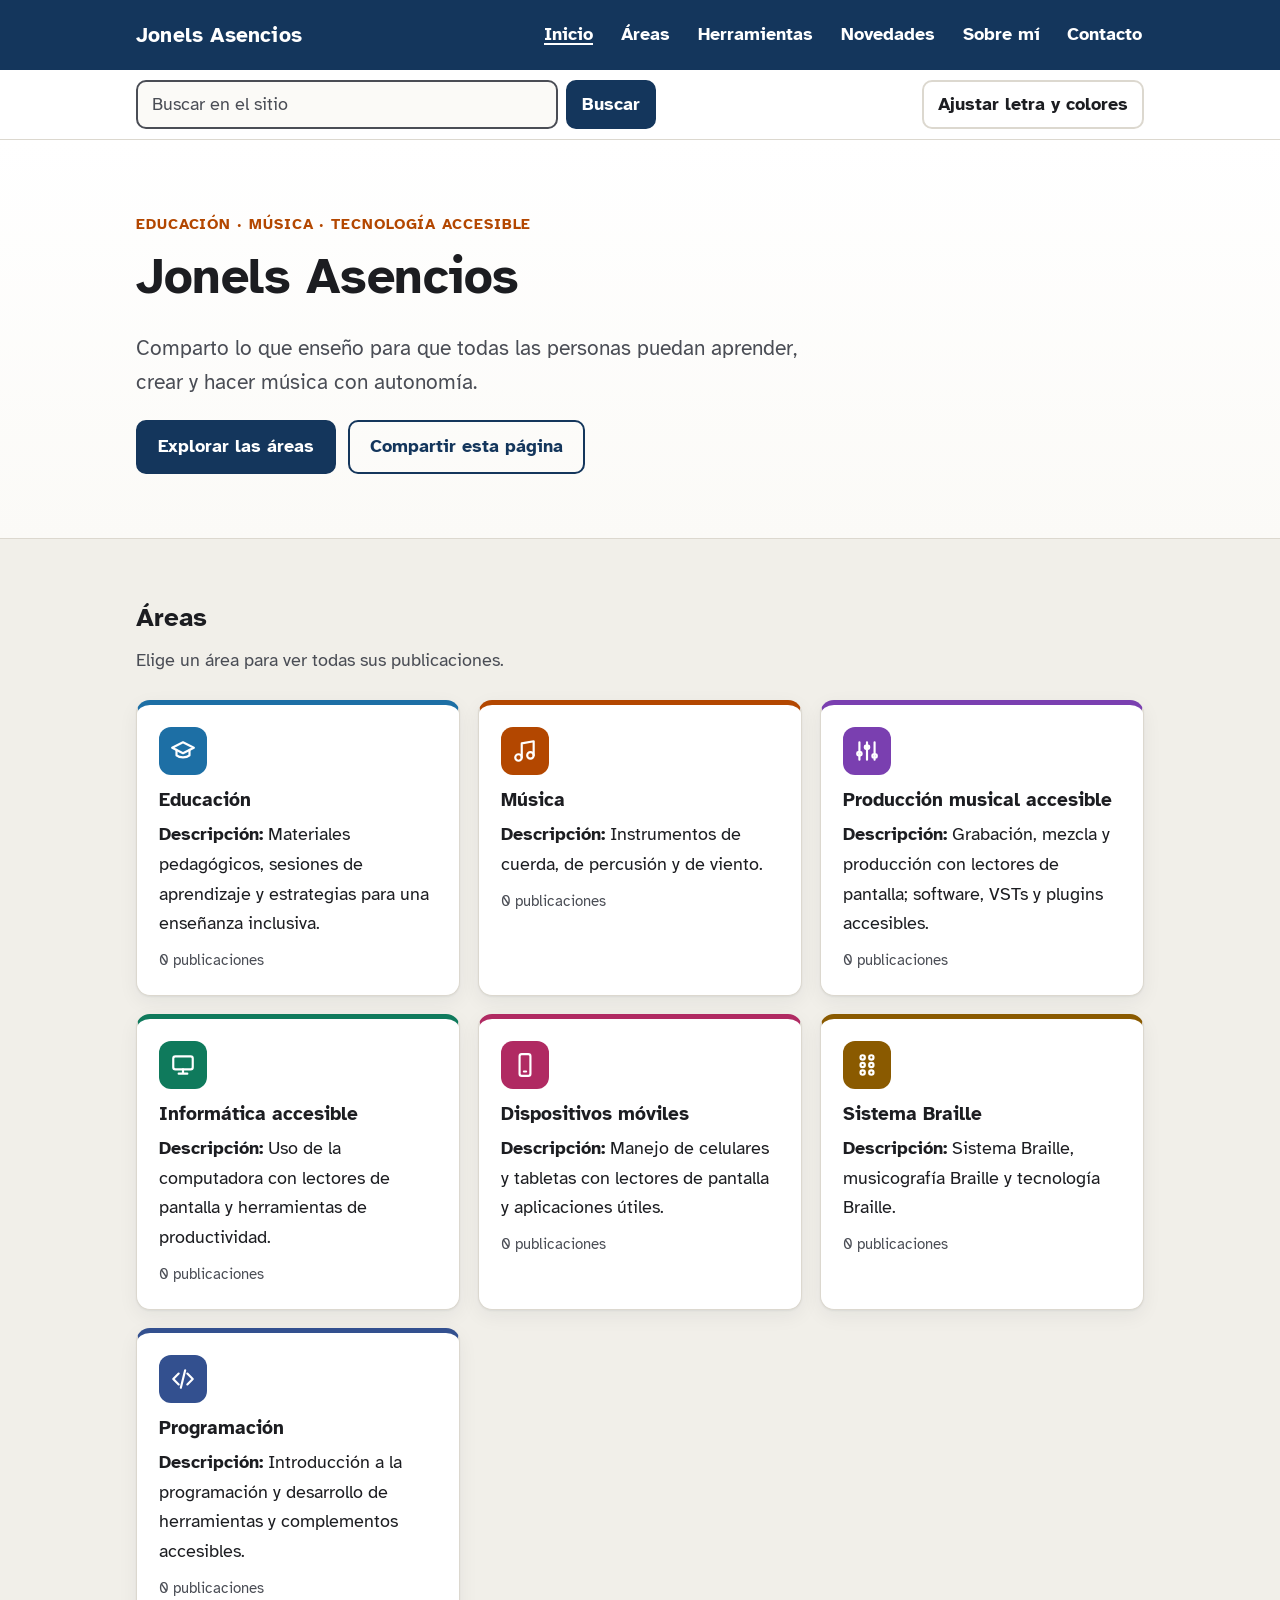
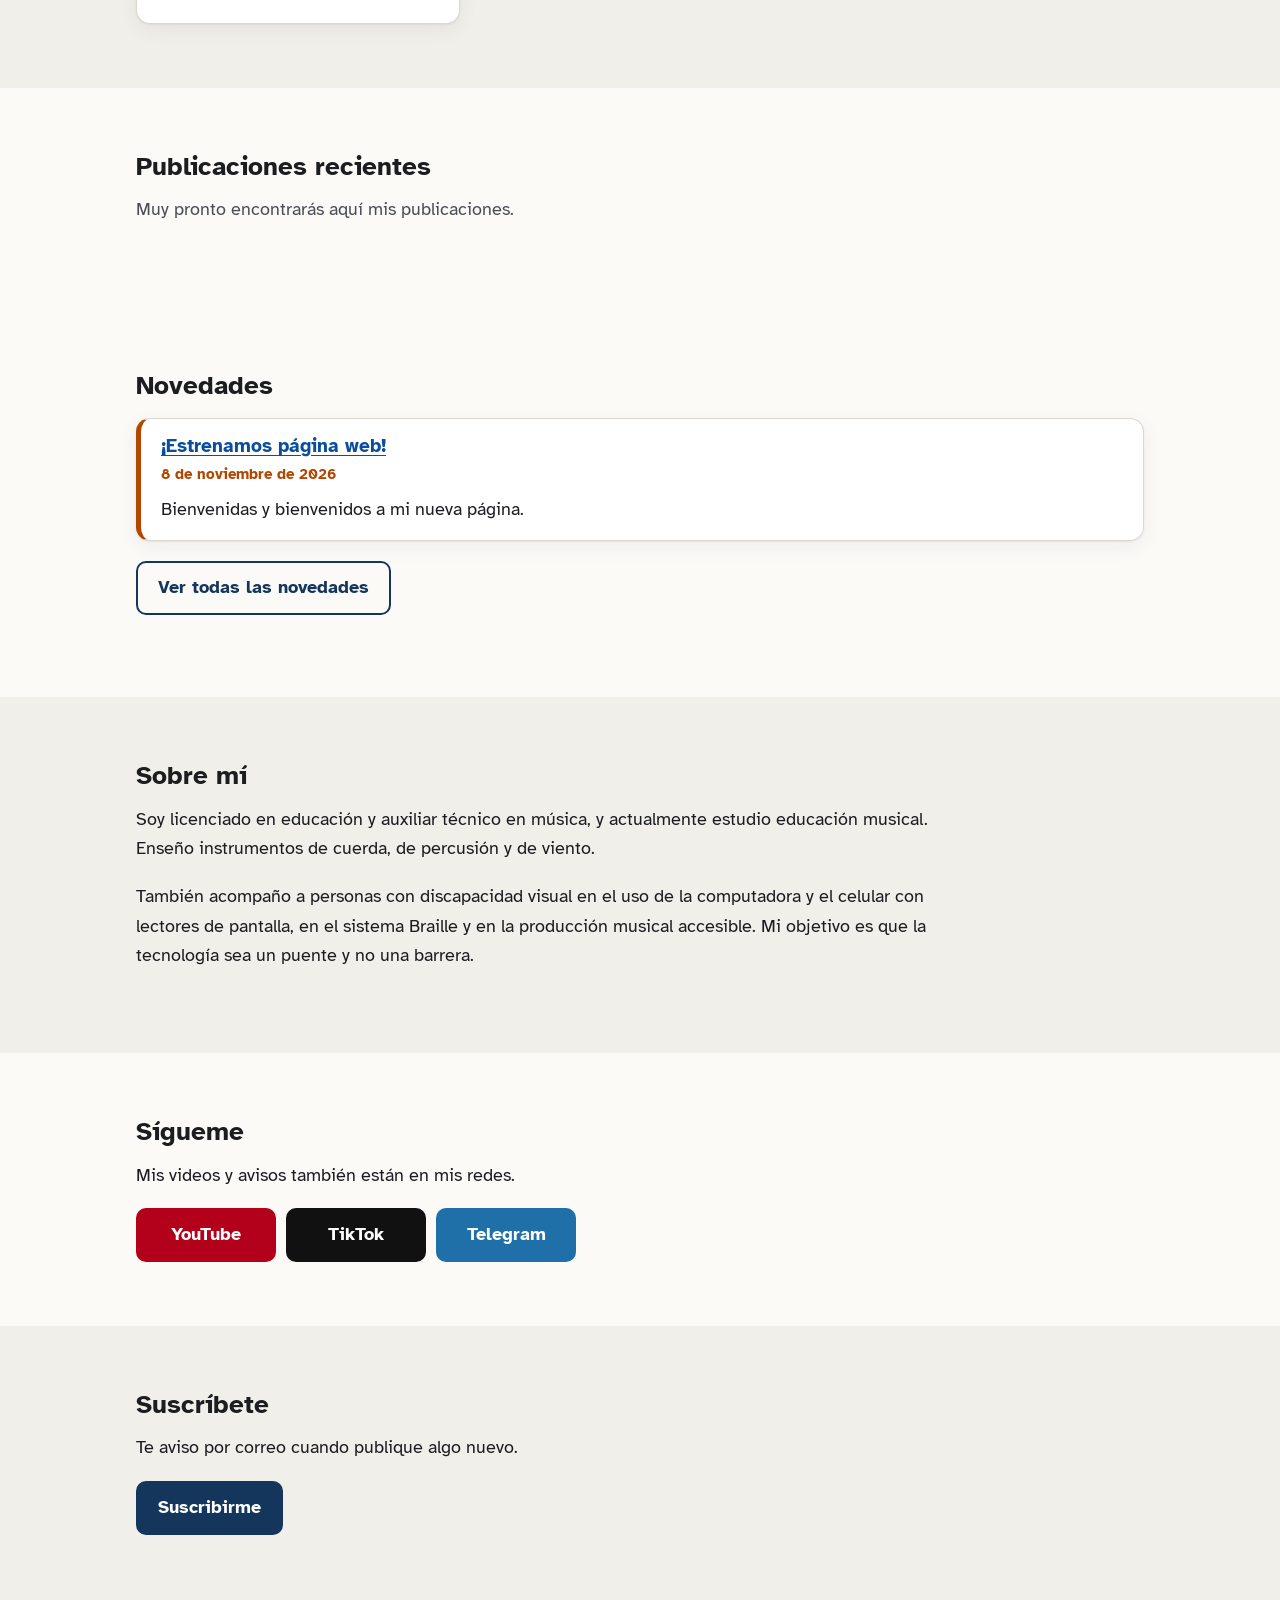
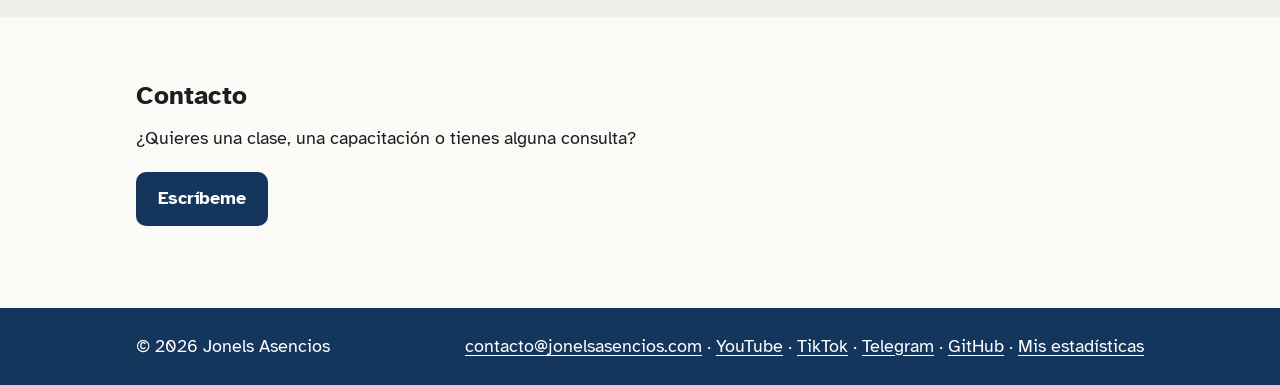
==== commit 26c7d3e6: "Página web de Jonels Asencios Co-Authored-By: Claude Opus 5.5 <noreply@anthropic.com> Claude-Session" ====
--- a/index.html
+++ b/index.html
@@ -7,7 +7,7 @@
   <link rel="preconnect" href="https://fonts.googleapis.com">
   <link rel="preconnect" href="https://fonts.gstatic.com" crossorigin>
   <link rel="stylesheet" href="https://fonts.googleapis.com/css2?family=Atkinson+Hyperlegible:wght@400;700&display=swap">
-  <link rel="stylesheet" href="estilos.css?v=202610210017">
+  <link rel="stylesheet" href="estilos.css?v=202611060308">
   <title>Jonels Asencios | Educación, música y tecnología accesible</title>
   <meta name="description" content="Jonels Asencios: licenciado en educación, auxiliar técnico en música y guitarrista. Publicaciones sobre música, producción musical accesible, informática accesible, celulares, Braille y programación.">
   <meta name="author" content="Jonels Asencios">
@@ -65,7 +65,15 @@
       </div>
     </section>
 
-    <section id="suscribete" class="franja" aria-labelledby="titulo-suscribete">
+    <section id="siguenos" class="franja" aria-labelledby="titulo-siguenos">
+      <div class="contenedor">
+        <h2 id="titulo-siguenos">Sígueme</h2>
+        <p>Mis videos y avisos también están en mis redes.</p>
+        <ul id="lista-redes" class="botones-redes"></ul>
+      </div>
+    </section>
+
+    <section id="suscribete" class="franja franja-suave" aria-labelledby="titulo-suscribete">
       <div class="contenedor">
         <h2 id="titulo-suscribete">Suscríbete</h2>
         <p>Te aviso por correo cuando publique algo nuevo.</p>
@@ -74,7 +82,7 @@
       </div>
     </section>
 
-    <section id="contacto" class="franja franja-suave" aria-labelledby="titulo-contacto">
+    <section id="contacto" class="franja" aria-labelledby="titulo-contacto">
       <div class="contenedor">
         <h2 id="titulo-contacto">Contacto</h2>
         <p>¿Quieres una clase, una capacitación o tienes alguna consulta?</p>
@@ -85,11 +93,11 @@
 
   <div id="pie"></div>
   <noscript><p class="contenedor">Para ver las áreas y publicaciones, activa JavaScript en tu navegador.</p></noscript>
-  <script src="configuracion.js?v=202610210017"></script>
-  <script src="publicaciones.js?v=202610210017"></script>
-  <script src="herramientas.js?v=202610210017"></script>
-  <script src="novedades.js?v=202610210017"></script>
-  <script src="comentarios.js?v=202610210017"></script>
-  <script src="sitio.js?v=202610210017"></script>
+  <script src="configuracion.js?v=202611060308"></script>
+  <script src="publicaciones.js?v=202611060308"></script>
+  <script src="herramientas.js?v=202611060308"></script>
+  <script src="novedades.js?v=202611060308"></script>
+  <script src="comentarios.js?v=202611060308"></script>
+  <script src="sitio.js?v=202611060308"></script>
 </body>
 </html>
--- a/estilos.css
+++ b/estilos.css
@@ -374,3 +374,14 @@
 .aceptacion .error-campo { flex-basis: 100%; }
 .campo.aceptacion { display: flex; }
 .campo input.casilla-input { width: 28px; min-height: 0; height: 28px; padding: 0; border: none; flex: none; }
+
+/* ===== Redes y videos ===== */
+.botones-redes { list-style: none; margin: 16px 0 0; padding: 0; display: flex; flex-wrap: wrap; gap: 10px; }
+.boton-red { min-width: 140px; text-align: center; }
+.red-youtube { background: #b3001b; border-color: #b3001b; color: #fff; }
+.red-tiktok { background: #111; border-color: #111; color: #fff; }
+.red-telegram { background: #1f6fa8; border-color: #1f6fa8; color: #fff; }
+.alto-contraste .boton-red { background: #ff0; color: #000; border-color: #ff0; }
+.video-youtube { position: relative; width: 100%; aspect-ratio: 16 / 9; background: #000; border-radius: var(--radio); overflow: hidden; margin: 8px 0; }
+.video-youtube iframe { position: absolute; inset: 0; width: 100%; height: 100%; border: 0; }
+.lista-descargas { list-style: none; margin: 0 0 12px; padding: 0; display: grid; gap: 10px; justify-items: start; }
